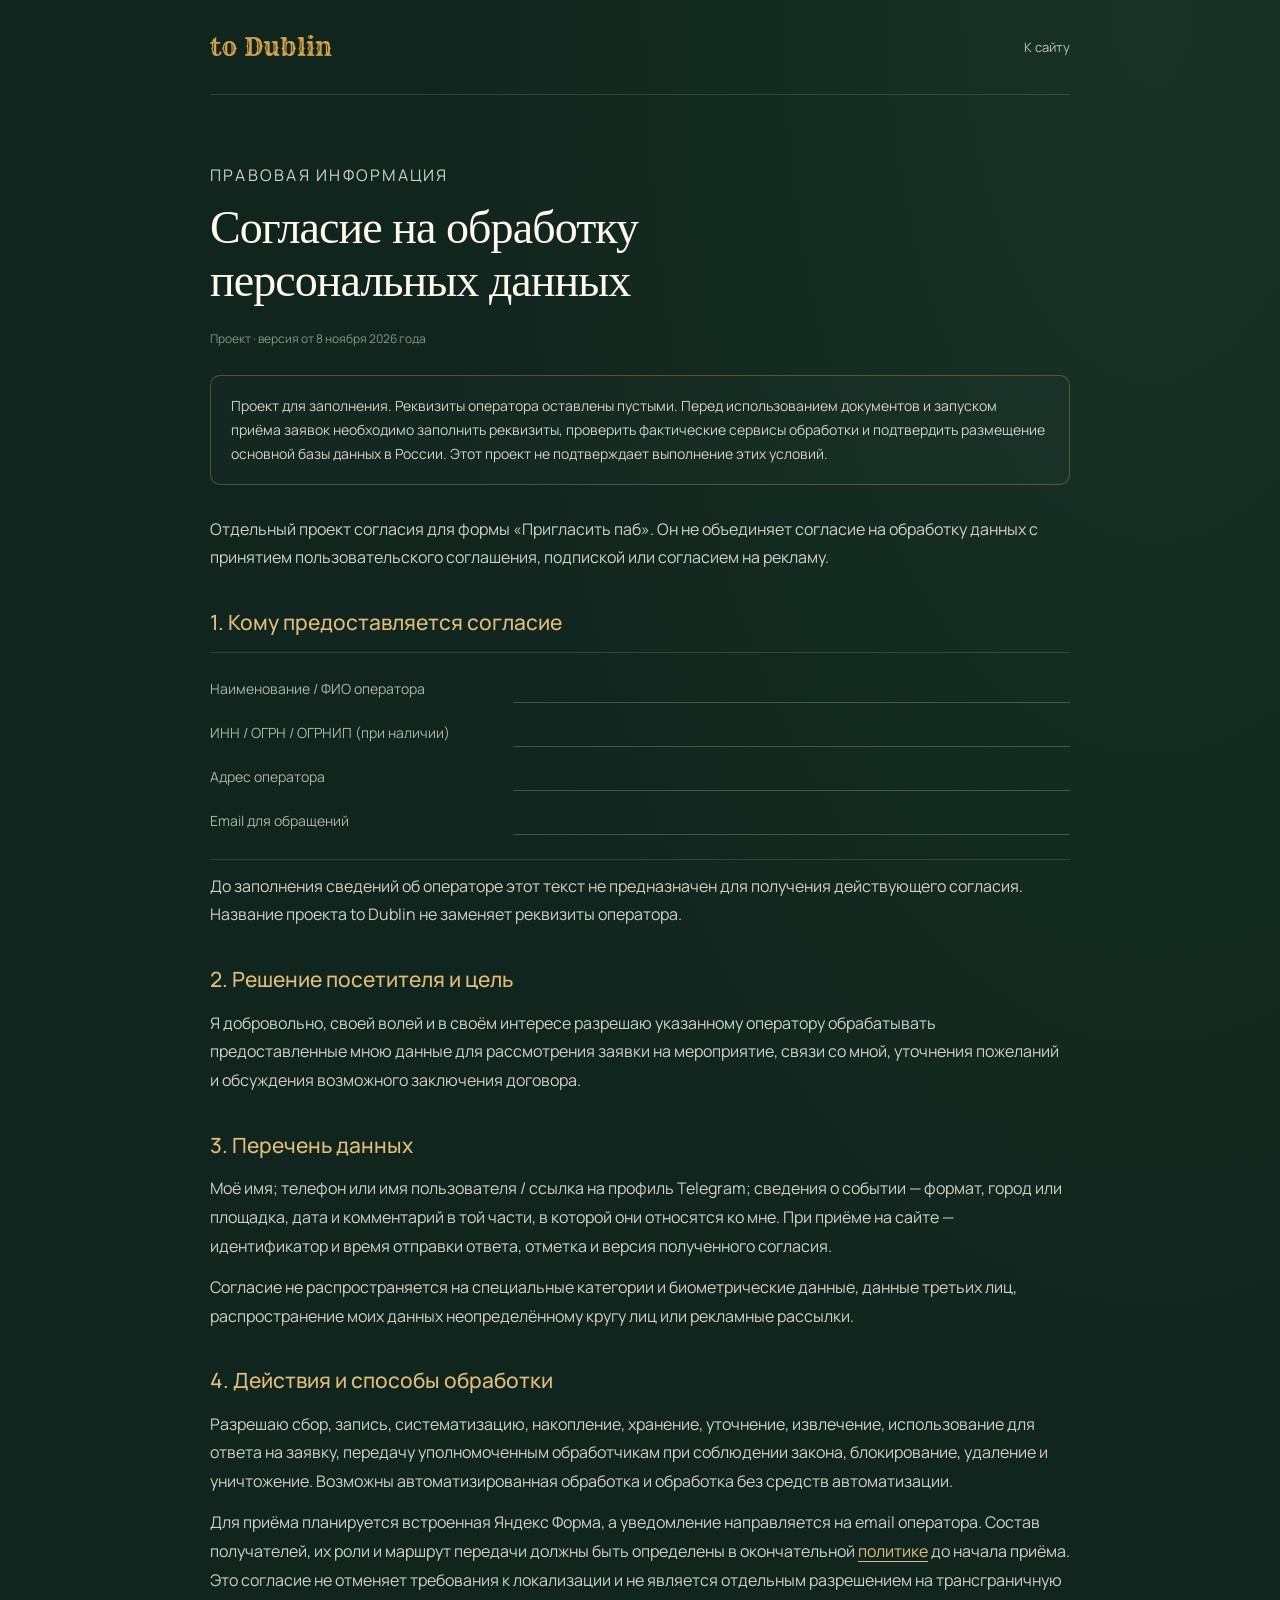
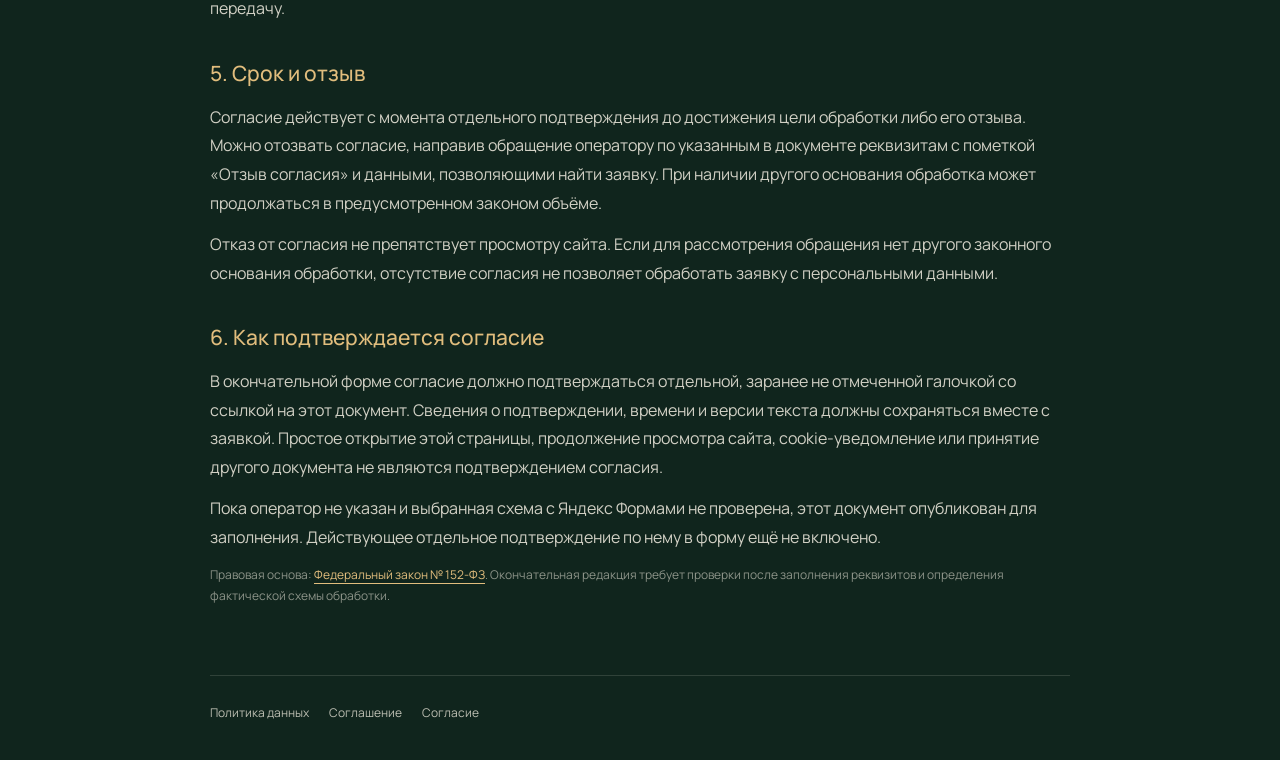
==== consent.html @ ffe5bd76 "Add files via upload" ====
<!doctype html><html lang="ru" class="legal-document"><head><meta charset="utf-8"><meta name="viewport" content="width=device-width,initial-scale=1"><meta name="robots" content="noindex,follow"><title>Согласие на обработку персональных данных — to Dublin</title><link rel="icon" href="favicon.ico" sizes="any"><link rel="icon" type="image/svg+xml" href="favicon.svg"><link rel="apple-touch-icon" sizes="180x180" href="apple-touch-icon.png"><link rel="stylesheet" href="style.css?v=clean-6"><link rel="stylesheet" href="legal.css?v=1"></head>
<body class="legal-page"><header class="legal-header"><a href="index.html" class="legal-brand">to Dublin</a><a href="index.html" class="legal-back">К сайту</a></header><main class="legal-main"><p class="legal-eyebrow">Правовая информация</p><h1>Согласие на обработку персональных данных</h1><p class="legal-version">Проект · версия от 8 ноября 2026 года</p><p class="legal-draft">Проект для заполнения. Реквизиты оператора оставлены пустыми. Перед использованием документов и запуском приёма заявок необходимо заполнить реквизиты, проверить фактические сервисы обработки и подтвердить размещение основной базы данных в России. Этот проект не подтверждает выполнение этих условий.</p>
<p>Отдельный проект согласия для формы «Пригласить паб». Он не объединяет согласие на обработку данных с принятием пользовательского соглашения, подпиской или согласием на рекламу.</p>
<h2>1. Кому предоставляется согласие</h2><dl class="legal-operator"><dt>Наименование / ФИО оператора</dt><dd class="legal-empty" aria-label="Не заполнено"></dd><dt>ИНН / ОГРН / ОГРНИП (при наличии)</dt><dd class="legal-empty" aria-label="Не заполнено"></dd><dt>Адрес оператора</dt><dd class="legal-empty" aria-label="Не заполнено"></dd><dt>Email для обращений</dt><dd class="legal-empty" aria-label="Не заполнено"></dd></dl>
<p>До заполнения сведений об операторе этот текст не предназначен для получения действующего согласия. Название проекта to Dublin не заменяет реквизиты оператора.</p>
<h2>2. Решение посетителя и цель</h2>
<p>Я добровольно, своей волей и в своём интересе разрешаю указанному оператору обрабатывать предоставленные мною данные для рассмотрения заявки на мероприятие, связи со мной, уточнения пожеланий и обсуждения возможного заключения договора.</p>
<h2>3. Перечень данных</h2>
<p>Моё имя; телефон или имя пользователя / ссылка на профиль Telegram; сведения о событии — формат, город или площадка, дата и комментарий в той части, в которой они относятся ко мне. При приёме на сайте — идентификатор и время отправки ответа, отметка и версия полученного согласия.</p>
<p>Согласие не распространяется на специальные категории и биометрические данные, данные третьих лиц, распространение моих данных неопределённому кругу лиц или рекламные рассылки.</p>
<h2>4. Действия и способы обработки</h2>
<p>Разрешаю сбор, запись, систематизацию, накопление, хранение, уточнение, извлечение, использование для ответа на заявку, передачу уполномоченным обработчикам при соблюдении закона, блокирование, удаление и уничтожение. Возможны автоматизированная обработка и обработка без средств автоматизации.</p>
<p>Для приёма планируется встроенная Яндекс Форма, а уведомление направляется на email оператора. Состав получателей, их роли и маршрут передачи должны быть определены в окончательной <a href="privacy.html">политике</a> до начала приёма. Это согласие не отменяет требования к локализации и не является отдельным разрешением на трансграничную передачу.</p>
<h2>5. Срок и отзыв</h2>
<p>Согласие действует с момента отдельного подтверждения до достижения цели обработки либо его отзыва. Можно отозвать согласие, направив обращение оператору по указанным в документе реквизитам с пометкой «Отзыв согласия» и данными, позволяющими найти заявку. При наличии другого основания обработка может продолжаться в предусмотренном законом объёме.</p>
<p>Отказ от согласия не препятствует просмотру сайта. Если для рассмотрения обращения нет другого законного основания обработки, отсутствие согласия не позволяет обработать заявку с персональными данными.</p>
<h2>6. Как подтверждается согласие</h2>
<p>В окончательной форме согласие должно подтверждаться отдельной, заранее не отмеченной галочкой со ссылкой на этот документ. Сведения о подтверждении, времени и версии текста должны сохраняться вместе с заявкой. Простое открытие этой страницы, продолжение просмотра сайта, cookie-уведомление или принятие другого документа не являются подтверждением согласия.</p>
<p>Пока оператор не указан и выбранная схема с Яндекс Формами не проверена, этот документ опубликован для заполнения. Действующее отдельное подтверждение по нему в форму ещё не включено.</p>
<p class="legal-version">Правовая основа: <a href="https://mintrud.gov.ru/docs/laws/130" target="_blank" rel="noopener noreferrer">Федеральный закон № 152-ФЗ</a>. Окончательная редакция требует проверки после заполнения реквизитов и определения фактической схемы обработки.</p></main><footer class="legal-page-footer"><nav class="legal-links" aria-label="Правовая информация"><a href="privacy.html" aria-label="Политика обработки персональных данных">Политика данных</a><a href="terms.html" aria-label="Соглашение об использовании сайта и подаче заявки">Соглашение</a><a href="consent.html" aria-label="Согласие на обработку персональных данных">Согласие</a></nav></footer></body></html>
---- style.css ----
@font-face{font-family:'Manrope';font-style:normal;font-weight:200 800;font-display:swap;src:url('fonts/manrope-variable.woff2') format('woff2')}
@font-face{font-family:'Rye';font-style:normal;font-weight:400;font-display:swap;src:url('fonts/rye-latin-regular.woff2') format('woff2')}
:root{--brand-font:'Rye',Georgia,serif;color-scheme:dark;--cream:#fff9ec;--muted:#efe9d6ad;--ease:cubic-bezier(.2,.7,.2,1);font-family:Manrope,Arial,sans-serif;background:#182d24;color:var(--cream)}
*{box-sizing:border-box}html,body{margin:0;min-width:280px;width:100%;height:100%;overflow:hidden}body{overscroll-behavior:none}button,a{-webkit-tap-highlight-color:transparent}button{font:inherit;color:inherit;cursor:pointer}button:focus-visible,a:focus-visible{outline:2px solid #f5d99b;outline-offset:5px}a{color:inherit}button{border:0}svg{width:22px;height:22px;fill:none;stroke:currentColor;stroke-width:1.35;stroke-linecap:round;stroke-linejoin:round}.icon-library{position:absolute;width:0;height:0;overflow:hidden}.experience{position:fixed;inset:0;isolation:isolate;overflow:hidden;touch-action:pinch-zoom;--look-x:0px;--look-y:0px}.scenes,.time-scene,.time-scene picture,.scene-shade,#ambient{position:absolute;inset:0;width:100%;height:100%}.scenes{z-index:-2;background:#182d24}.time-scene{opacity:0;visibility:hidden;transition:opacity 1.5s var(--ease),visibility 1.5s;overflow:hidden}.time-scene.is-active{opacity:1;visibility:visible}.time-scene picture{transform:translate(var(--look-x),var(--look-y));transition:transform .8s ease-out}.scene-photo{width:100%;height:100%;object-fit:cover;object-position:center 55%;display:block;transform:scale(1.06);transition:transform 12s linear;user-select:none}.time-scene.is-active .scene-photo{transform:scale(1.025)}.scene-shade{z-index:-1;pointer-events:none;background:linear-gradient(180deg,#061b1b65 0%,#10251f20 29%,transparent 45%,#0a201326 61%,#081a158c 80%,#071b17eb 100%)}#ambient{z-index:1;pointer-events:none}.site-header{position:absolute;z-index:3;top:0;left:0;right:0;display:flex;justify-content:flex-end;align-items:center;padding:30px 4.5%;gap:24px}.header-note{margin-right:auto;font-size:8px;letter-spacing:2px;font-weight:500;color:#fff9ecd1}.glass{border:1px solid #fff9ec35;background:linear-gradient(130deg,#fff9ec0e,#fff9ec03 60%,#fff9ec08);backdrop-filter:blur(13px) saturate(115%);-webkit-backdrop-filter:blur(13px) saturate(115%);box-shadow:inset 0 1px 0 #fff9ec1a,0 6px 24px #071b1710}.primary-button{--button-fill:rgba(12,31,24,.68);--button-hover:rgba(21,48,36,.78);--button-pressed:rgba(8,24,18,.84);position:relative;display:inline-flex;align-items:center;justify-content:center;gap:0;min-height:48px;padding:12px 24px;border:1px solid #fff9ec99;border-radius:8px;background:linear-gradient(135deg,#fff9ec0d,#fff9ec00 65%),var(--button-fill);backdrop-filter:blur(12px) saturate(110%);-webkit-backdrop-filter:blur(12px) saturate(110%);color:#fff9ec;font-family:Manrope,Arial,sans-serif;font-size:14px;font-weight:600;line-height:1.3;letter-spacing:.02em;text-align:center;text-decoration:none;text-shadow:none;box-shadow:inset 0 1px 0 #fff9ec12,0 5px 16px #061b192e;cursor:pointer;pointer-events:auto;transition:background-color .2s,border-color .2s,transform .2s,box-shadow .2s}.primary-button:hover{background-color:var(--button-hover);border-color:#fff9ecdf;transform:translateY(-1px);box-shadow:inset 0 1px 0 #fff9ec20,0 7px 18px #061b193b}.primary-button:active{background-color:var(--button-pressed);transform:translateY(1px);box-shadow:inset 0 1px 4px #061b1929,0 2px 6px #061b1926}.primary-button:focus-visible{outline:2px solid #fff9ec;outline-offset:4px;box-shadow:0 0 0 6px #173d2d,inset 0 1px 0 #fff9ec12}.about-link{--button-fill:rgba(12,31,24,.36);--button-hover:rgba(21,48,36,.48);--button-pressed:rgba(8,24,18,.56);text-shadow:0 1px 4px #061b19b3;margin-top:22px;width:180px;min-width:180px;max-width:100%}.hero-copy{position:absolute;z-index:2;top:clamp(84px,11vh,140px);left:5%;right:5%;display:flex;flex-direction:column;align-items:center;text-align:center;pointer-events:auto;text-shadow:0 2px 24px #0c231f60}.eyebrow{font-size:9px;letter-spacing:2.7px;font-weight:500;margin:0 0 18px}.brand-title{color:#D4A24C;max-width:100%;margin:0;font-family:var(--brand-font);font-size:clamp(48px,5.5vw,96px);font-weight:400;font-synthesis:none;letter-spacing:.02em;line-height:1.2;text-align:center;white-space:nowrap}.brand-subtitle{margin:10px 0 0;font-family:Manrope,Arial,sans-serif;font-size:12px;font-weight:500;line-height:1.5;letter-spacing:.2em;text-transform:none;color:#fff9ecd9}.scene-hint{position:absolute;z-index:2;bottom:calc(165px + env(safe-area-inset-bottom,0px));left:50%;transform:translateX(-50%);display:flex;flex-direction:column;align-items:center;gap:11px;font-size:7px;letter-spacing:1.6px;color:#fff9ecb0;pointer-events:none;white-space:nowrap}.scroll-mark{display:block;height:22px;width:1px;background:linear-gradient(transparent,#fff9ecc0);position:relative;animation:scroll-hint 2.8s ease-in-out infinite}.scroll-mark::after{content:'';width:4px;height:4px;position:absolute;bottom:0;left:-1.5px;border-bottom:1px solid;border-right:1px solid;transform:rotate(45deg)}.mobile-hint{display:none}.scene-footer{position:absolute;z-index:3;left:4.5%;right:4.5%;bottom:max(22px,env(safe-area-inset-bottom,0px));display:grid;grid-template-columns:1fr auto 1fr;gap:23px 30px;align-items:center}.scene-info{display:flex;align-items:center;gap:18px;min-width:0}.scene-count{font-size:8px;letter-spacing:1.4px;white-space:nowrap;color:#fff9ecae;align-self:flex-start;padding-top:8px}.scene-info h2{font:400 24px/1.25 Georgia,'Times New Roman',serif;letter-spacing:-.3px;margin:0}.scene-info p{margin:7px 0 0;font-size:9px;line-height:1.5;color:var(--muted)}.time-dock{display:flex;gap:4px;border-radius:50px;padding:5px}.time-button{position:relative;border-radius:40px;background:none;display:flex;align-items:center;gap:8px;padding:13px 17px;white-space:nowrap;font-size:10px;transition:background .35s,color .35s,box-shadow .35s;min-height:46px}.time-button svg{width:18px;height:18px;stroke-width:1.25}.time-button:hover{background:#fff9ec14}.time-button.is-active{color:#203c2f;background:#fff9ec;box-shadow:0 3px 15px #081c1728}.time-button.is-active svg{stroke-width:1.5}.footer-line{grid-column:1/-1;display:flex;justify-content:space-between;align-items:center;padding-top:17px;border-top:1px solid #fff9ec28;font-size:7px;letter-spacing:1.8px;color:#fff9ec8c}.footer-line button{padding:0;background:none;display:flex;align-items:center;gap:9px;font-size:8px;letter-spacing:.5px;color:#fff9ecd1}.footer-line button:hover{color:#fff}.footer-line svg{width:14px;height:14px}.scene-progress{position:absolute;left:0;right:0;top:calc(100% - 28px);height:1px;pointer-events:none;transform:scaleX(var(--progress,0));transform-origin:left;background:#e9c78c;opacity:.65}.is-paused .scroll-mark{animation-play-state:paused}.is-paused .time-scene .scene-photo{transition:none}.lightbox::backdrop{background:#071b17ad;backdrop-filter:blur(12px)}.dialog-close{position:absolute;right:14px;top:10px;width:36px;height:36px;font:300 30px/1 Arial,sans-serif;background:none;color:inherit}.lightbox{border:1px solid #fff9ec28;width:min(1500px,96vw);max-height:96svh;padding:44px 8px 8px;background:#14271d;color:#fff9ec;border-radius:6px;overflow:auto}.lightbox img{display:block;max-width:100%;max-height:calc(96svh - 56px);width:100%;height:auto;object-fit:contain}.lightbox picture{display:block}.dialog-close:hover{opacity:.65}@keyframes copy-in{from{opacity:0;transform:translateY(16px)}to{opacity:1;transform:none}}@keyframes scroll-hint{0%,100%{opacity:.3;transform:translateY(-3px)}60%{opacity:1;transform:translateY(3px)}}
@media(min-aspect-ratio:2/1){.hero-copy{top:90px}.brand-title{font-size:clamp(40px,9vh,82px)}.scene-hint{display:none}.scene-photo{object-position:center 62%}}
@media(max-width:1150px){.scene-footer{gap:22px 18px}.scene-info{gap:10px}.scene-info h2{font-size:21px}.scene-info p{font-size:8px}.time-button{padding:12px}.scene-count{font-size:7px}.time-dock{padding:4px}.scene-info{max-width:250px}}
@media(max-width:850px){.scene-footer{grid-template-columns:1fr auto;gap:22px}.time-dock{grid-column:1/-1;grid-row:2;justify-self:center}.scene-info{max-width:none}.footer-line{grid-row:3;padding-top:15px}.scene-hint{bottom:235px}.scene-progress{top:calc(100% - 27px)}.time-button{padding:12px 24px}.hero-copy{top:15vh}.header-note{display:none}}
@media(max-width:700px){.scene-photo{object-position:center center}.site-header{padding:23px 6%;gap:12px}.primary-button{min-height:48px;padding:12px 22px;font-size:14px}.about-link{margin-top:22px;min-width:180px}.hero-copy{left:6%;right:6%;top:clamp(160px,22svh,235px)}.brand-title{font-size:clamp(38px,11.5vw,78px)}.brand-subtitle{margin-top:12px;font-size:11px;letter-spacing:.16em}.eyebrow{font-size:7px;letter-spacing:2px;margin-bottom:19px}.scene-shade{background:linear-gradient(180deg,#071c1969 0%,#10251f20 32%,transparent 48%,#081e1520 64%,#081b15b3 82%,#071b17f2 100%)}.scene-hint{bottom:calc(226px + env(safe-area-inset-bottom,0px));font-size:6px;letter-spacing:1.3px;gap:9px}.desktop-hint{display:none}.mobile-hint{display:inline}.scroll-mark{height:14px}.scene-footer{left:6%;right:6%;bottom:max(20px,env(safe-area-inset-bottom,0px));gap:18px 10px}.scene-info{gap:13px}.scene-info h2{font-size:23px}.scene-info p{font-size:8px;margin-top:6px}.scene-count{font-size:7px;letter-spacing:1px}.time-dock{justify-self:stretch;justify-content:space-between;gap:3px;border-radius:40px}.time-button{flex:1;justify-content:center;padding:13px 7px;font-size:9px;gap:7px;min-height:44px}.time-button svg{width:16px;height:16px}.footer-line{font-size:6px;letter-spacing:1.2px;gap:12px}.footer-line button{font-size:7px;gap:6px}.footer-line svg{width:12px;height:12px}.scene-progress{top:calc(100% - 25px)}}

@media(max-height:700px) and (min-width:701px){.site-header{padding-top:20px;padding-bottom:20px}.hero-copy{top:88px}.brand-title{font-size:clamp(40px,9vh,64px)}.eyebrow{margin-bottom:10px}.scene-hint{display:none}.scene-footer{gap:16px}.scene-info h2{font-size:20px}}
@media(max-height:700px) and (max-width:700px){.site-header{padding-top:17px}.hero-copy{top:clamp(124px,22svh,160px)}.brand-title{font-size:clamp(34px,10.5vw,64px)}.brand-subtitle{margin-top:10px;font-size:10px}.scene-hint{display:none}.scene-info h2{font-size:20px}.scene-footer{gap:14px 8px}.time-button{padding-top:10px;padding-bottom:10px;min-height:40px}.scene-progress{top:calc(100% - 25px)}}
@media(prefers-reduced-motion:reduce){*,*::before,*::after{animation:none!important;transition:none!important;scroll-behavior:auto!important}.time-scene picture,.scene-photo,.time-scene.is-active .scene-photo{transform:none}#ambient,.scene-hint{display:none}}
@supports not ((backdrop-filter:blur(1px)) or (-webkit-backdrop-filter:blur(1px))){.glass{background:#233e30cc}.primary-button{background-color:var(--button-fill)}}


body[data-phase="morning"] .scene-shade,body[data-phase="day"] .scene-shade{background:linear-gradient(180deg,#07251d9e 0%,#09281d66 29%,#09281d08 49%,#081b1526 61%,#081a158c 80%,#071b17eb 100%)}
.scene-count{font-variant-numeric:tabular-nums;letter-spacing:1px}

@media(max-height:820px) and (min-width:701px){.hero-copy{top:80px}.brand-title{font-size:clamp(44px,7.6vh,66px)}.brand-subtitle{margin-top:8px;font-size:11px}.about-link{margin-top:18px;min-height:48px}}
@media(max-height:700px) and (min-width:701px){.hero-copy{top:clamp(48px,10vh,68px)}.brand-title{font-size:clamp(34px,7vh,50px)}.brand-subtitle{margin-top:6px;font-size:10px}.about-link{margin-top:14px;min-height:48px}}
@media(max-height:500px) and (max-width:700px){.hero-copy{top:62px}.brand-title{font-size:34px;line-height:1.1}.brand-subtitle{margin-top:6px;font-size:9px}.about-link{margin-top:12px;min-height:48px;padding-top:8px;padding-bottom:8px}.site-header{display:none}}

.brand-title,.brand-subtitle{animation:copy-in 1.2s var(--ease) both}



.hero-actions{display:grid;grid-template-columns:1fr 1.14fr;gap:10px;width:394px;max-width:100%;margin-top:22px}
.hero-actions .about-link{margin:0;width:auto;min-width:0;border-color:#fff9ec55}
.hero-actions .invite-link{--button-fill:rgba(14,34,26,.58);--button-hover:rgba(25,52,39,.7);--button-pressed:rgba(9,27,19,.8);min-width:0;border-color:#fff9ec9c;text-shadow:0 1px 4px #061b1970}
.quiet-button{display:inline-flex;align-items:center;justify-content:center;min-height:44px;padding:10px 16px;border:1px solid transparent;border-radius:8px;background:transparent;color:#fff9ecb8;font-family:Manrope,Arial,sans-serif;font-size:12px;font-weight:500;line-height:1.4;text-decoration:none;transition:color .2s,background-color .2s,border-color .2s}
.quiet-button:hover{color:#fff9ec;background:#fff9ec08;border-color:#fff9ec20}
.quiet-button:active{background:#fff9ec12}
.visually-hidden{position:absolute;width:1px;height:1px;padding:0;margin:-1px;overflow:hidden;clip:rect(0,0,0,0);white-space:nowrap;border:0}

.inquiry-dialog{color-scheme:dark;width:min(590px,calc(100% - 32px));max-height:calc(100svh - 40px);margin:auto;padding:0;overflow:hidden;border:1px solid #fff9ec38;border-radius:20px;background:linear-gradient(135deg,#fff9ec0b,transparent 55%),rgba(9,28,21,.82);backdrop-filter:blur(28px) saturate(115%);-webkit-backdrop-filter:blur(28px) saturate(115%);color:#fff9ec;box-shadow:inset 0 1px 0 #fff9ec14,0 32px 100px #020e0b80}
.inquiry-dialog[open]{display:flex;flex-direction:column}
.inquiry-dialog::backdrop{background:rgba(3,15,10,.5);backdrop-filter:blur(8px);-webkit-backdrop-filter:blur(8px)}
.inquiry-dialog [hidden]{display:none!important}
.inquiry-header{display:flex;align-items:center;justify-content:space-between;gap:16px;flex-shrink:0;padding:14px 26px;border-bottom:1px solid #fff9ec1c;background:#fff9ec03}
.inquiry-brand{font-size:11px;font-weight:600;line-height:1.4;letter-spacing:.08em}
.inquiry-brand span{margin-left:4px;color:#fff9ec70;font-weight:400;letter-spacing:.03em}
.inquiry-dialog .dialog-close{position:static;display:grid;place-items:center;flex:0 0 44px;width:44px;height:44px;padding:0;border:1px solid #fff9ec26;border-radius:50%;background:#fff9ec08;color:#fff9ec;font-size:26px;transition:background .2s,border-color .2s}
.inquiry-dialog .dialog-close:hover{background:#fff9ec18;border-color:#fff9ec55;opacity:1}
.inquiry-content{min-height:0;overflow-y:auto;overscroll-behavior:contain;padding:28px 32px 24px;scrollbar-width:thin;scrollbar-color:#fff9ec40 transparent}
.inquiry-progress{margin-bottom:28px}
.inquiry-progress-caption{display:flex;justify-content:space-between;gap:12px;margin-bottom:11px;color:#fff9ec75;font-size:9px;font-weight:500;line-height:1.5;letter-spacing:.07em}
.inquiry-progress-caption>span:first-child{color:#fff9ecbf}
.inquiry-progress-track{display:grid;grid-template-columns:1fr 1fr;gap:6px}
.inquiry-progress-track span{height:2px;border-radius:2px;background:#fff9ec19;transition:background-color .25s}
.inquiry-progress-track .is-current,.inquiry-progress-track .is-complete{background:#e9d8afc9}
.inquiry-heading{margin-bottom:26px}
.inquiry-heading h2{margin:0;font-family:Manrope,Arial,sans-serif;font-size:32px;font-weight:500;line-height:1.2;letter-spacing:-.045em;text-wrap:balance}
.inquiry-heading h2:focus{outline:none}
.inquiry-heading p{margin:12px 0 0;color:#fff9ec9e;font-size:12px;font-weight:400;line-height:1.8}
.inquiry-step,.event-kind-group{min-width:0;margin:0;padding:0;border:0}
.inquiry-step{display:grid;gap:20px}
.event-kind-group legend{margin-bottom:10px;padding:0}
.field-label{display:block;margin:0 0 9px;color:#fff9ecdb;font-size:11px;font-weight:500;line-height:1.5;letter-spacing:.01em}
.field-label span{margin-left:4px;color:#fff9ec65;font-size:9px;font-weight:400}
.event-options{display:grid;grid-template-columns:1fr 1fr;gap:8px}
.event-option{position:relative;display:block;min-width:0;cursor:pointer}
.event-option input{position:absolute;width:1px;height:1px;opacity:0}
.event-option span{display:flex;align-items:center;justify-content:center;height:100%;min-height:48px;padding:11px 8px;border:1px solid #fff9ec24;border-radius:9px;background:#fff9ec03;color:#fff9ecb5;font-size:12px;line-height:1.5;text-align:center;transition:background-color .2s,border-color .2s,color .2s}
.event-option:hover span{background:#fff9ec08;border-color:#fff9ec48;color:#fff9ec}
.event-option input:checked+span{background:#e9d8af12;border-color:#e9d8af9e;color:#fff9ec;box-shadow:inset 0 0 0 1px #e9d8af12}
.event-option input:focus-visible+span{outline:2px solid #fff9ec;outline-offset:3px}
.event-option input[aria-invalid="true"]+span{border-color:#f6b7a480}
.inquiry-fields{display:grid;grid-template-columns:1fr 1fr;gap:16px}
.inquiry-field{min-width:0}
.inquiry-field input,.inquiry-field textarea{display:block;width:100%;min-width:0;min-height:48px;margin:0;padding:12px 13px;border:1px solid #fff9ec2b;border-radius:9px;outline:none;background:#fff9ec04;color:#fff9ec;font-family:Manrope,Arial,sans-serif;font-size:13px;font-weight:400;line-height:1.5;box-shadow:none;transition:background-color .2s,border-color .2s,box-shadow .2s}
.inquiry-field textarea{min-height:88px;resize:vertical;max-height:240px}
.inquiry-field input::placeholder,.inquiry-field textarea::placeholder{color:#fff9ec60;opacity:1}
.inquiry-field input:hover,.inquiry-field textarea:hover{border-color:#fff9ec48}
.inquiry-field input:focus,.inquiry-field textarea:focus{border-color:#e9d8afaa;background:#fff9ec07;box-shadow:0 0 0 3px #e9d8af0a}
.inquiry-field input[aria-invalid="true"],.inquiry-field textarea[aria-invalid="true"]{border-color:#f6b7a49e}
.inquiry-field input[type="date"]{padding-right:9px;color:#fff9ecd4}
.inquiry-field input[type="date"]::-webkit-calendar-picker-indicator{opacity:.65;cursor:pointer}
.field-error{margin:7px 0 0;color:#f6b7a4;font-size:10px;line-height:1.5}
.field-error:empty{display:none}
.inquiry-next{width:100%;margin-top:4px}
.inquiry-footnote{margin:-8px 0 0;color:#fff9ec66;font-size:10px;line-height:1.6;text-align:center}
.inquiry-telegram-note{margin:0;color:#fff9ec85;font-size:11px;line-height:1.7;max-width:43ch}
.inquiry-form-actions{display:grid;grid-template-columns:auto 1fr;gap:12px;align-items:center;margin-top:2px}
.inquiry-form-actions .quiet-button{padding-left:4px;padding-right:16px}
.inquiry-form-actions .primary-button{font-size:12px;min-width:0;padding-left:16px;padding-right:16px}
.inquiry-result{display:grid;gap:18px}
.inquiry-summary{max-height:220px;overflow:auto;margin:0;padding:18px;border:1px solid #fff9ec20;border-radius:10px;background:#0000001c;color:#fff9ecba;font-family:Manrope,Arial,sans-serif;font-size:12px;line-height:1.8;white-space:pre-wrap;overflow-wrap:anywhere;scrollbar-width:thin;scrollbar-color:#fff9ec40 transparent}
.inquiry-telegram-link{width:100%}
.inquiry-result-actions{display:flex;justify-content:space-between;gap:8px;margin-top:-10px}
.inquiry-result-actions .quiet-button{padding-left:8px;padding-right:8px;font-size:11px}
.inquiry-status{margin:16px 0 0;color:#fff9ecae;font-size:11px;line-height:1.6;text-align:center}
.inquiry-status:empty{display:none}
@media(max-width:700px){.hero-actions{width:380px;margin-top:22px;gap:8px}.hero-actions .primary-button{font-size:12px;padding:12px 8px}.inquiry-dialog{width:calc(100% - 24px);max-height:calc(100svh - 24px);border-radius:16px}.inquiry-header{padding:10px 20px}.inquiry-content{padding:24px 24px 22px}.inquiry-progress{margin-bottom:25px}.inquiry-heading h2{font-size:29px}.inquiry-heading p{font-size:12px}.inquiry-heading{margin-bottom:24px}.inquiry-field input,.inquiry-field textarea{font-size:16px}.inquiry-fields{grid-template-columns:1fr;gap:18px}.inquiry-step{gap:18px}.inquiry-form-actions .primary-button{font-size:12px}}
@media(max-width:360px){.hero-actions{gap:7px}.hero-actions .primary-button{font-size:11px;padding:12px 6px}.inquiry-header{padding:10px 16px}.inquiry-content{padding:22px 20px}.inquiry-brand span{font-size:10px}.inquiry-heading h2{font-size:27px}.event-option span{font-size:11px;min-height:46px}.inquiry-form-actions{gap:5px}.inquiry-form-actions .primary-button{font-size:11px;padding-left:10px;padding-right:10px}.inquiry-result-actions .quiet-button{font-size:10px}}
@media(max-height:820px) and (min-width:701px){.hero-actions{margin-top:18px}}
@media(max-height:700px) and (min-width:701px){.hero-actions{margin-top:14px}}
@media(max-height:500px) and (max-width:700px){.hero-actions{margin-top:12px}}
@supports not ((backdrop-filter:blur(1px)) or (-webkit-backdrop-filter:blur(1px))){.inquiry-dialog{background-color:rgba(9,28,21,.97)}}
@media(max-width:700px){.hero-copy{top:clamp(130px,18svh,205px)}}
@media(max-height:700px) and (max-width:700px){.hero-copy{top:clamp(102px,17svh,140px)}}
@media(max-height:500px) and (max-width:700px){.hero-copy{top:48px}}


.inquiry-onsite-actions{display:grid;gap:8px}
.inquiry-onsite-actions .primary-button{width:100%}
.inquiry-status.is-error{color:#f6b7a4}
.inquiry-form-actions .primary-button:disabled{cursor:wait;opacity:.7;transform:none}
.inquiry-form-actions .quiet-button:disabled{cursor:default;opacity:.4}
.inquiry-form-actions .is-sending::before{content:'';width:14px;height:14px;flex:0 0 14px;margin-right:10px;border:1.5px solid #fff9ec45;border-top-color:#fff9ec;border-radius:50%;animation:inquiry-sending .8s linear infinite}
@keyframes inquiry-sending{to{transform:rotate(360deg)}}
@media(prefers-reduced-motion:reduce){.inquiry-form-actions .is-sending::before{animation:none}}
---- legal.css ----
/* Shared documents and discreet links in the existing pub design. */
.legal-links{display:flex;flex-wrap:wrap;align-items:center;justify-content:center;gap:0 20px}
.legal-links a{display:inline-flex;align-items:center;min-height:38px;color:#fff9ecb8;font:400 12px/1.5 Manrope,Arial,sans-serif;text-decoration:none;text-underline-offset:4px;letter-spacing:0}
.legal-links a:hover,.legal-links a:focus-visible{color:#D4A24C;text-decoration:underline}
.scene-footer>.legal-links{grid-column:1/-1;margin-top:-12px}
.site-legal-footer{width:min(1140px,calc(100% - 64px));margin:0 auto;padding:16px 0 calc(100px + env(safe-area-inset-bottom,0px));border-top:1px solid #fff9ec22}
.service-main.service-flow{padding-bottom:32px}
.inquiry-legal-note{margin:0;color:#fff9ecad;font-size:12px;line-height:1.7}
.inquiry-legal-note a{color:#e1bd7d;text-decoration:underline;text-decoration-thickness:1px;text-underline-offset:3px}
html.legal-document{height:auto;min-height:100%;overflow-x:clip;overflow-y:auto;scroll-padding-top:24px}
body.legal-page{height:auto;min-height:100vh;overflow:visible;overscroll-behavior-y:auto;background:radial-gradient(ellipse at 90% 0,#26463866,transparent 45%),#10251d;color:#fff9ec}
.legal-header,.legal-main,.legal-page-footer{width:min(860px,calc(100% - 48px));margin:0 auto}
.legal-header{display:flex;align-items:center;justify-content:space-between;gap:24px;padding:25px 0;border-bottom:1px solid #fff9ec22}
.legal-brand{font-family:var(--brand-font);font-size:25px;color:#D4A24C;text-decoration:none;white-space:nowrap}
.legal-back{display:inline-flex;align-items:center;min-height:44px;font-size:13px;color:#fff9ecb8;text-decoration:none}
.legal-back:hover{color:#D4A24C}
.legal-main{padding:54px 0 56px}
.legal-eyebrow{margin:0 0 18px;color:#D4A24C;font-size:11px;line-height:1.6;letter-spacing:.14em;text-transform:uppercase}
.legal-main h1{max-width:22ch;margin:0 0 20px;font-family:Georgia,'Times New Roman',serif;font-size:clamp(32px,5vw,46px);font-weight:400;line-height:1.15;letter-spacing:-.02em;text-wrap:balance}
.legal-main h2{margin:36px 0 14px;font-size:21px;font-weight:500;line-height:1.4;color:#e1bd7d}
.legal-main p,.legal-main li,.legal-main dd{font-size:16px;line-height:1.8;color:#fff9ecce}
.legal-main p{margin:12px 0}.legal-main li{padding-left:5px;margin:9px 0}.legal-main ul{padding-left:20px}
.legal-main a{color:#e1bd7d;text-underline-offset:4px;overflow-wrap:anywhere}
.legal-draft{padding:18px 20px;margin:26px 0 30px!important;border:1px solid #D4A24C55;border-radius:10px;background:#fff9ec04;font-size:14px!important;line-height:1.7!important}
.legal-operator{display:grid;grid-template-columns:minmax(120px,1fr) 2fr;gap:18px 24px;padding:24px 0;margin:0;border-top:1px solid #fff9ec22;border-bottom:1px solid #fff9ec22}
.legal-operator dt{font-size:14px;line-height:1.7;color:#fff9ecaa}.legal-operator dd{margin:0;min-height:26px;overflow-wrap:anywhere}
.legal-operator .legal-empty{border-bottom:1px solid #fff9ec35}
.legal-page-footer{padding:18px 0 calc(28px + env(safe-area-inset-bottom,0px));border-top:1px solid #fff9ec22}
.legal-page-footer .legal-links{justify-content:flex-start}.legal-version{font-size:12px!important;color:#fff9ec85!important}
@media(max-width:700px){.legal-links{gap:0 12px}.site-legal-footer{width:calc(100% - 32px)}.legal-header,.legal-main,.legal-page-footer{width:calc(100% - 40px)}.legal-main{padding:36px 0 42px}.legal-main h2{font-size:20px}.legal-main p,.legal-main li,.legal-main dd{font-size:16px}.legal-operator{grid-template-columns:1fr;gap:7px}.legal-operator dd{margin-bottom:14px}.legal-draft{padding:16px}.scene-footer>.legal-links{margin-top:-10px}}
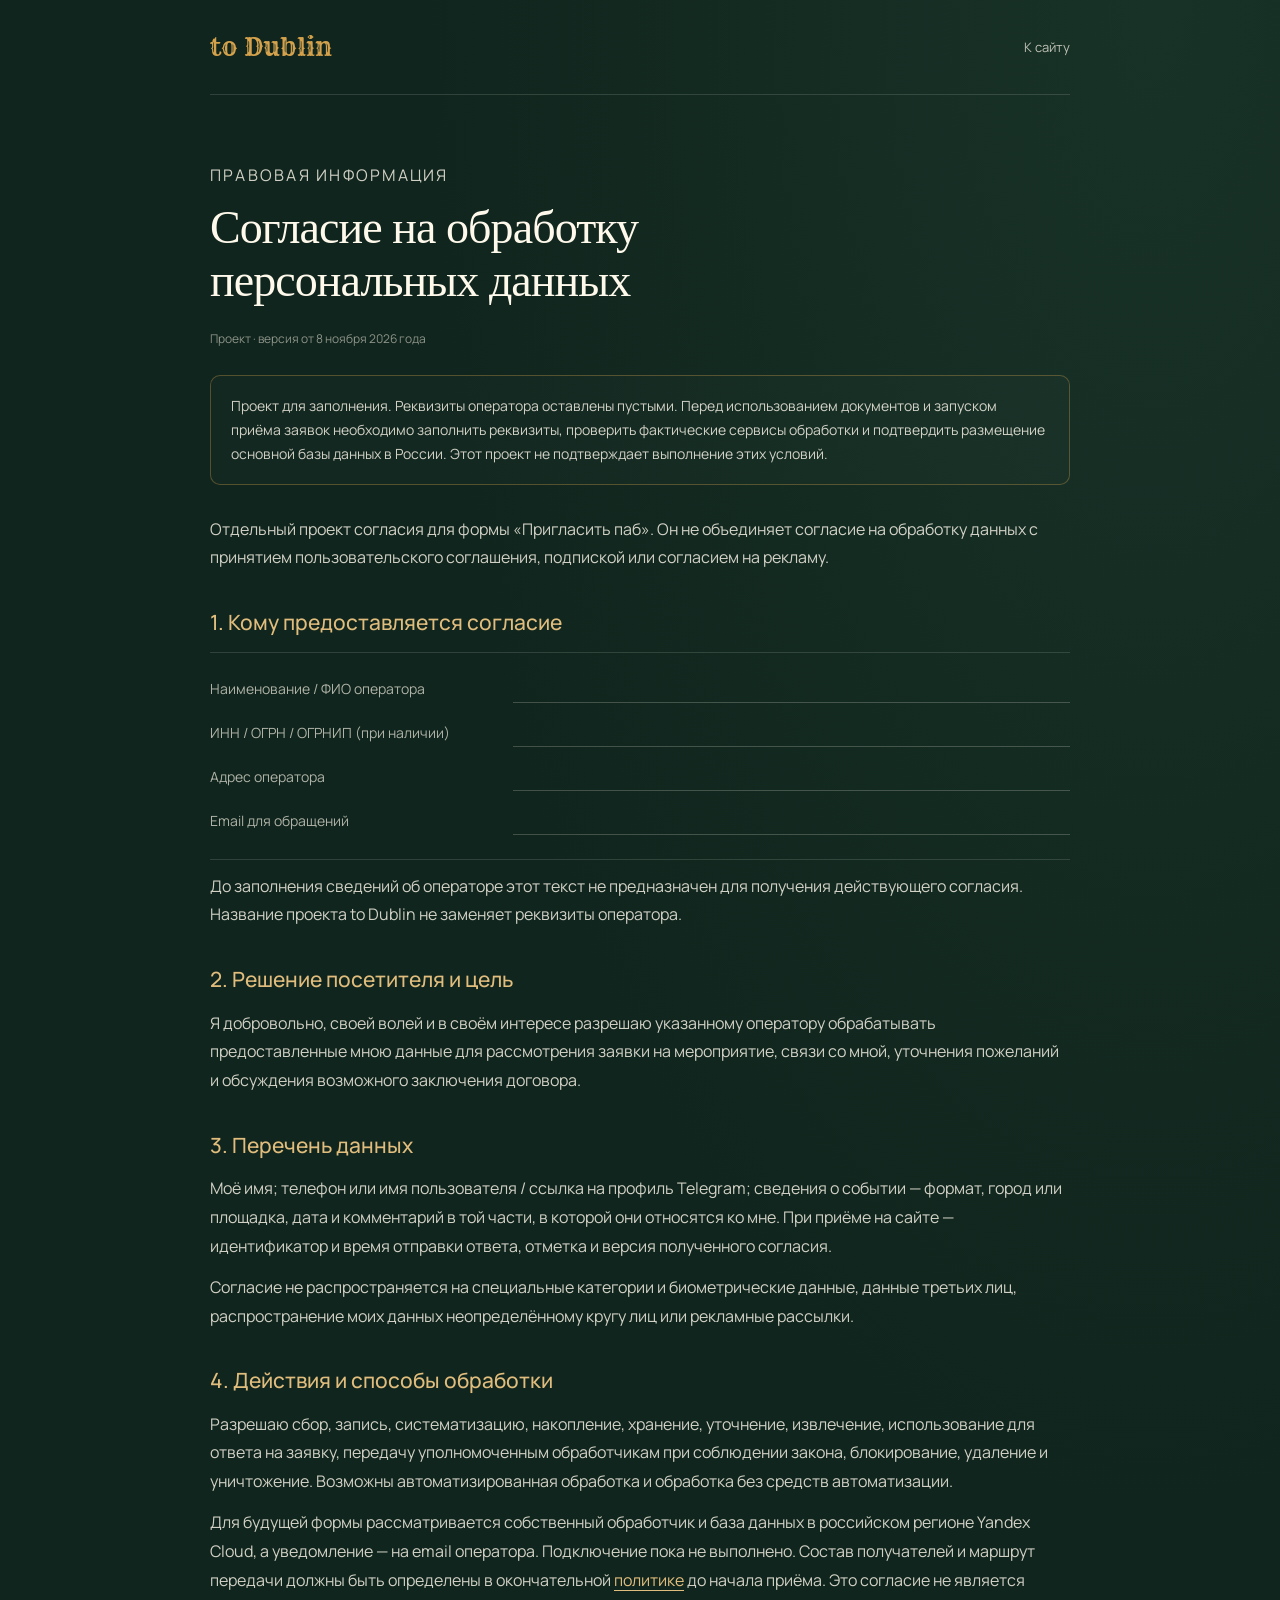
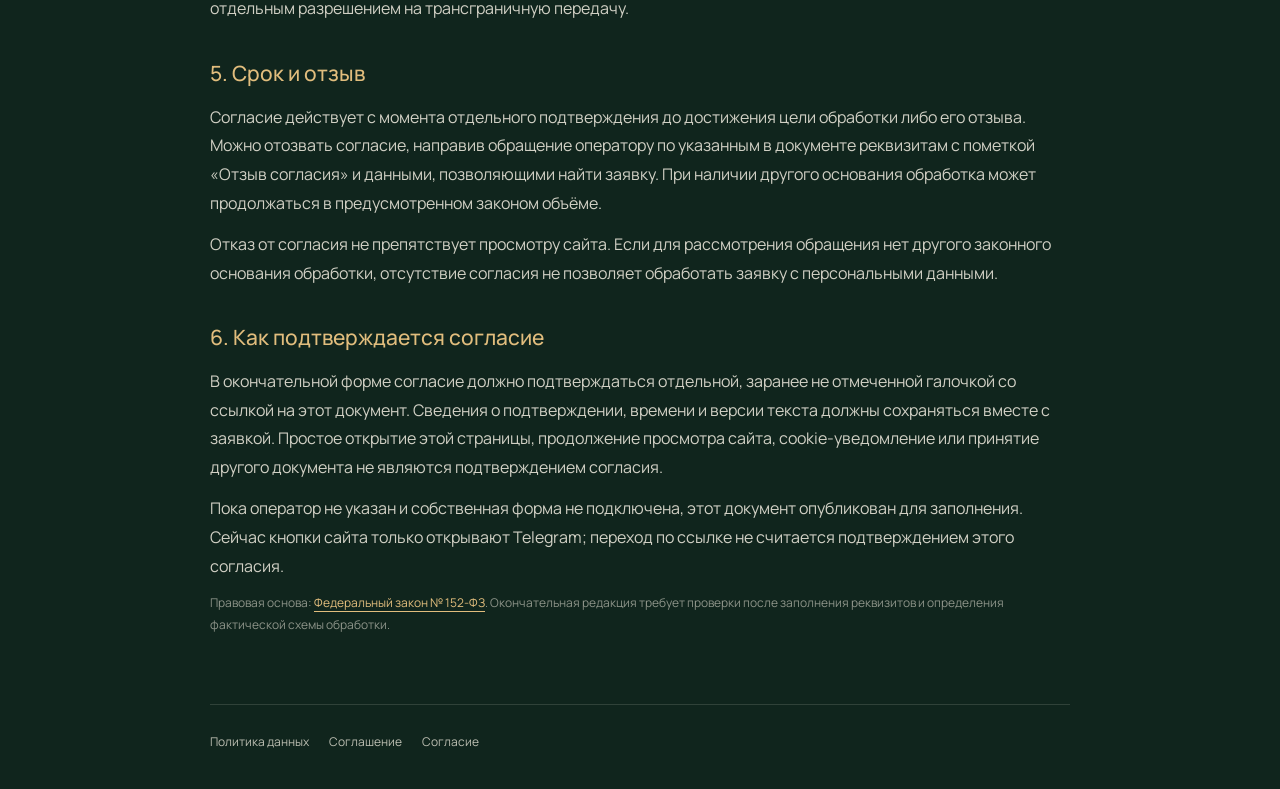
==== commit 3bee8319: "Open Telegram chat directly from inquiry buttons Replace the request screen and Yandex Forms test in" ====
--- a/consent.html
+++ b/consent.html
@@ -10,11 +10,11 @@
 <p>Согласие не распространяется на специальные категории и биометрические данные, данные третьих лиц, распространение моих данных неопределённому кругу лиц или рекламные рассылки.</p>
 <h2>4. Действия и способы обработки</h2>
 <p>Разрешаю сбор, запись, систематизацию, накопление, хранение, уточнение, извлечение, использование для ответа на заявку, передачу уполномоченным обработчикам при соблюдении закона, блокирование, удаление и уничтожение. Возможны автоматизированная обработка и обработка без средств автоматизации.</p>
-<p>Для приёма планируется встроенная Яндекс Форма, а уведомление направляется на email оператора. Состав получателей, их роли и маршрут передачи должны быть определены в окончательной <a href="privacy.html">политике</a> до начала приёма. Это согласие не отменяет требования к локализации и не является отдельным разрешением на трансграничную передачу.</p>
+<p>Для будущей формы рассматривается собственный обработчик и база данных в российском регионе Yandex Cloud, а уведомление — на email оператора. Подключение пока не выполнено. Состав получателей и маршрут передачи должны быть определены в окончательной <a href="privacy.html">политике</a> до начала приёма. Это согласие не является отдельным разрешением на трансграничную передачу.</p>
 <h2>5. Срок и отзыв</h2>
 <p>Согласие действует с момента отдельного подтверждения до достижения цели обработки либо его отзыва. Можно отозвать согласие, направив обращение оператору по указанным в документе реквизитам с пометкой «Отзыв согласия» и данными, позволяющими найти заявку. При наличии другого основания обработка может продолжаться в предусмотренном законом объёме.</p>
 <p>Отказ от согласия не препятствует просмотру сайта. Если для рассмотрения обращения нет другого законного основания обработки, отсутствие согласия не позволяет обработать заявку с персональными данными.</p>
 <h2>6. Как подтверждается согласие</h2>
 <p>В окончательной форме согласие должно подтверждаться отдельной, заранее не отмеченной галочкой со ссылкой на этот документ. Сведения о подтверждении, времени и версии текста должны сохраняться вместе с заявкой. Простое открытие этой страницы, продолжение просмотра сайта, cookie-уведомление или принятие другого документа не являются подтверждением согласия.</p>
-<p>Пока оператор не указан и выбранная схема с Яндекс Формами не проверена, этот документ опубликован для заполнения. Действующее отдельное подтверждение по нему в форму ещё не включено.</p>
+<p>Пока оператор не указан и собственная форма не подключена, этот документ опубликован для заполнения. Сейчас кнопки сайта только открывают Telegram; переход по ссылке не считается подтверждением этого согласия.</p>
 <p class="legal-version">Правовая основа: <a href="https://mintrud.gov.ru/docs/laws/130" target="_blank" rel="noopener noreferrer">Федеральный закон № 152-ФЗ</a>. Окончательная редакция требует проверки после заполнения реквизитов и определения фактической схемы обработки.</p></main><footer class="legal-page-footer"><nav class="legal-links" aria-label="Правовая информация"><a href="privacy.html" aria-label="Политика обработки персональных данных">Политика данных</a><a href="terms.html" aria-label="Соглашение об использовании сайта и подаче заявки">Соглашение</a><a href="consent.html" aria-label="Согласие на обработку персональных данных">Согласие</a></nav></footer></body></html>
